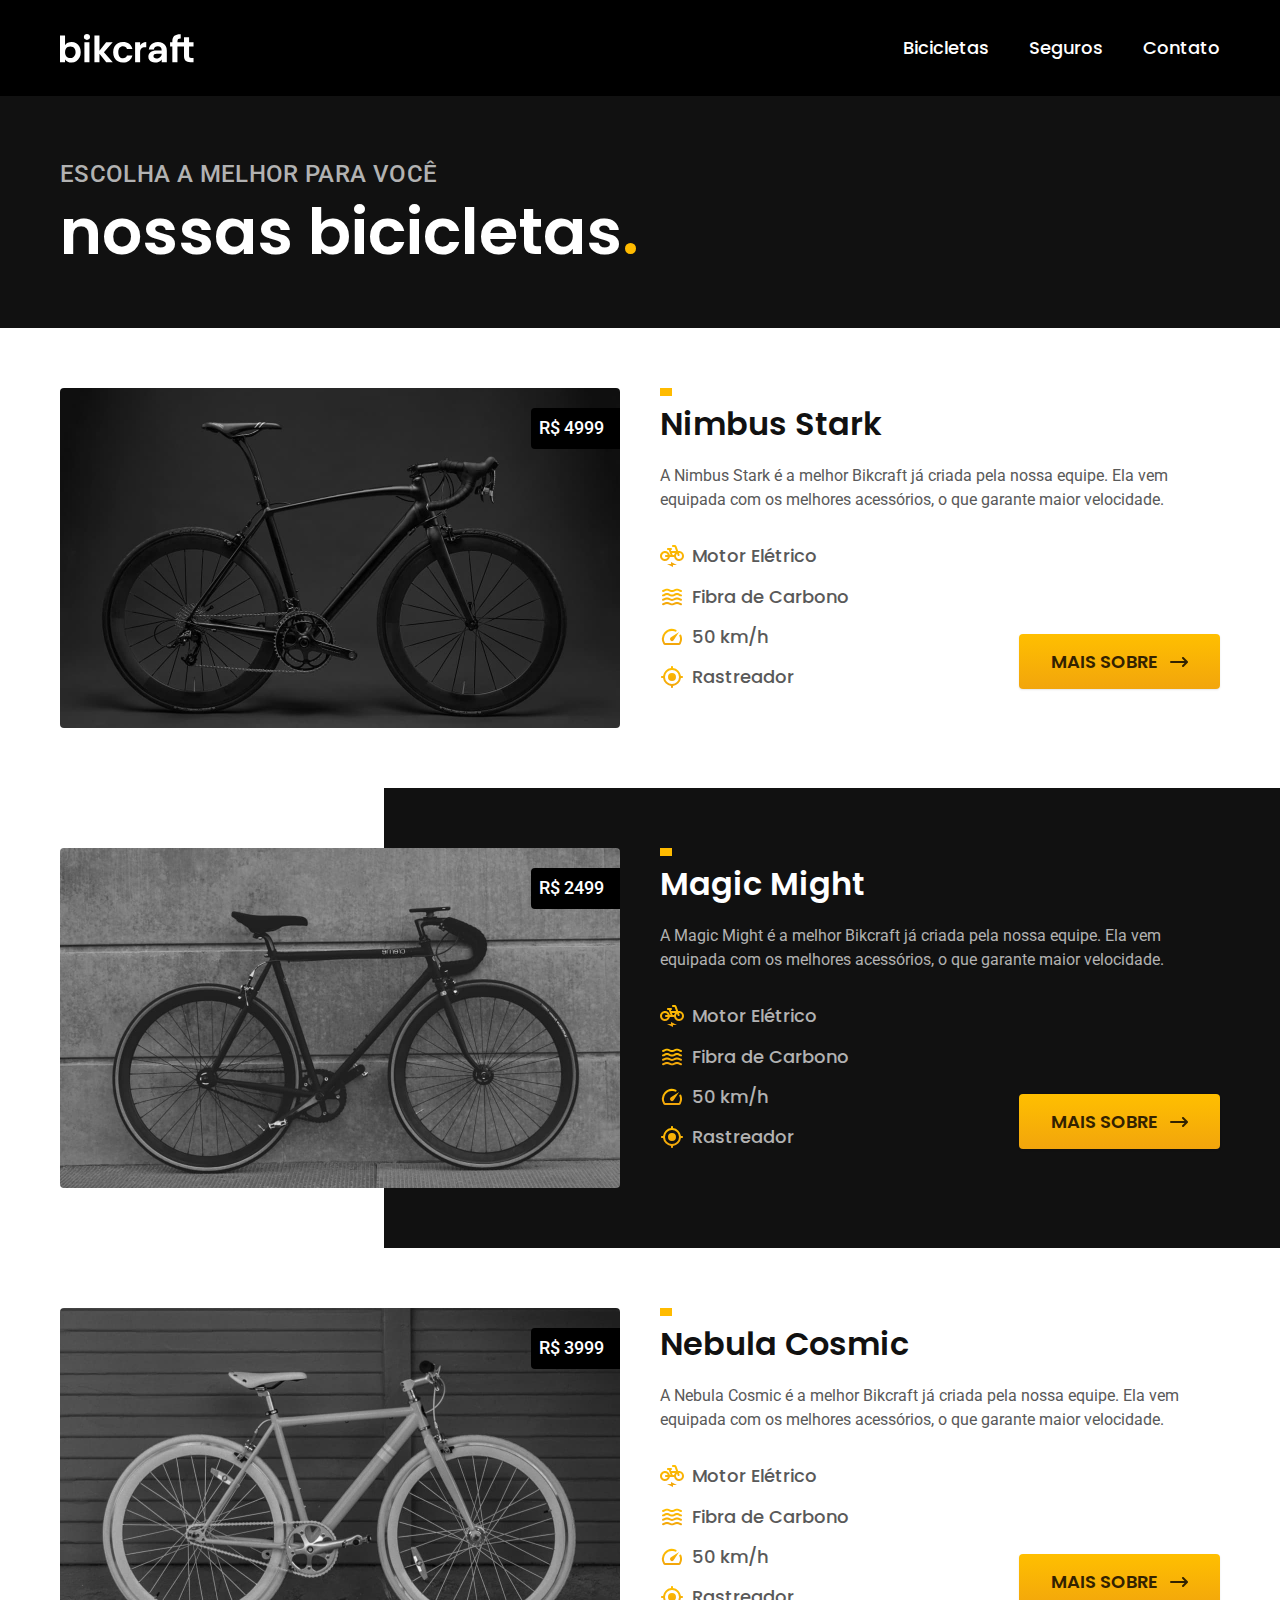
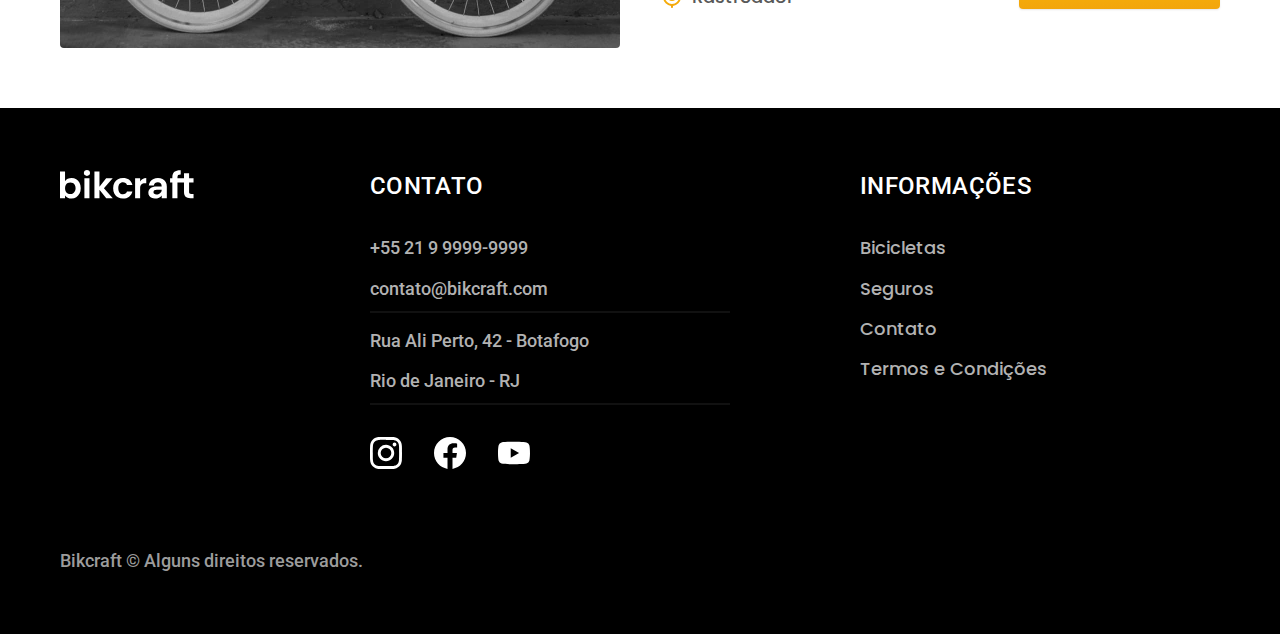
==== bicicletas.html @ 5b83a020 "adicionar-parte-bicicletas" ====
<!DOCTYPE html>
<html lang="pt-br">

<head>
  <meta charset="UTF-8">
  <meta name="viewport" content="width=device-width, initial-scale=1.0">
  <meta name="description" content="Termos e condições.">
  <title>Bicicletas | Bikcraft</title>
  <link rel="stylesheet" href="./css/style.css">
  <link rel="preconnect" href="https://fonts.googleapis.com">
  <link rel="preconnect" href="https://fonts.gstatic.com" crossorigin>
  <link href="https://fonts.googleapis.com/css2?family=Merriweather:ital,wght@1,900&family=Poppins:wght@500;600&family=Roboto:wght@400;500&display=swap" rel="stylesheet">
</head>

<body id="bicicletas">
  <header class="header-bg">
    <div class="container header">
      <a href="./"><img src="./img/bikcraft.svg" alt="bikcraft"></a>
      <nav aria-label="primaria">
        <ul class="header-menu font-1-m cor-0">
          <li><a href=".bicicletas.html">Bicicletas</a></li>
          <li><a href="./seguros.html">Seguros</a></li>
          <li><a href="./contato.html">Contato</a></li>
        </ul>
      </nav>
    </div>
  </header>

  <main>
    <div class="titulo-bg">
      <div class="titulo container">
        <p class="font-2-l-b cor-5">Escolha a melhor para você</p>
        <h1 class="font-1-xxl cor-0">nossas bicicletas<span class="cor-p1">.</span></h1>
      </div>
    </div>

    <div class="bicicletas container">
      <div class="bicicletas-imagem">
        <img src="./img/bicicletas/nimbus.jpg" alt="Bicicleta preta">
        <span class="font-2-m cor-0">R$ 4999</span>
      </div>
      <div class="bicicletas-conteudo">
        <h2 class="font-1-xl">Nimbus Stark</h2>
        <p class="font-2-s cor-8">A Nimbus Stark é a melhor Bikcraft já criada pela nossa equipe. Ela vem equipada com os melhores acessórios, o que garante maior velocidade.</p>
        <ul class="font-1-m cor-8">
          <li><img src="./img/icones/eletrica.svg" alt="">
            Motor Elétrico
          </li>
          <li><img src="./img/icones/carbono.svg" alt="">
            Fibra de Carbono
          </li>
          <li><img src="./img/icones/velocidade.svg" alt="">
            50 km/h
          </li>
          <li><img src="./img/icones/rastreador.svg" alt="">
            Rastreador
          </li>
        </ul>
        <a class="botao seta" href="./bicicletas/nimbus.html">Mais Sobre</a>
      </div>
    </div>

    <div class="bicicletas-bg">
      <div class="bicicletas container">
        <div class="bicicletas-imagem">
          <img src="./img/bicicletas/magic.jpg" alt="Bicicleta preta">
          <span class="font-2-m cor-0">R$ 2499</span>
        </div>
        <div class="bicicletas-conteudo">
          <h2 class="font-1-xl cor-0">Magic Might</h2>
          <p class="font-2-s cor-5">A Magic Might é a melhor Bikcraft já criada pela nossa equipe. Ela vem equipada com os melhores acessórios, o que garante maior velocidade.</p>
          <ul class="font-1-m cor-5">
            <li><img src="./img/icones/eletrica.svg" alt="">
              Motor Elétrico
            </li>
            <li><img src="./img/icones/carbono.svg" alt="">
              Fibra de Carbono
            </li>
            <li><img src="./img/icones/velocidade.svg" alt="">
              50 km/h
            </li>
            <li><img src="./img/icones/rastreador.svg" alt="">
              Rastreador
            </li>
          </ul>
          <a class="botao seta" href="./bicicletas/magic.html">Mais Sobre</a>
        </div>
      </div>
    </div>

    <div class="bicicletas container">
      <div class="bicicletas-imagem">
        <img src="./img/bicicletas/nebula.jpg" alt="Bicicleta preta">
        <span class="font-2-m cor-0">R$ 3999</span>
      </div>
      <div class="bicicletas-conteudo">
        <h2 class="font-1-xl">Nebula Cosmic</h2>
        <p class="font-2-s cor-8">A Nebula Cosmic é a melhor Bikcraft já criada pela nossa equipe. Ela vem equipada com os melhores acessórios, o que garante maior velocidade.</p>
        <ul class="font-1-m cor-8">
          <li><img src="./img/icones/eletrica.svg" alt="">
            Motor Elétrico
          </li>
          <li><img src="./img/icones/carbono.svg" alt="">
            Fibra de Carbono
          </li>
          <li><img src="./img/icones/velocidade.svg" alt="">
            50 km/h
          </li>
          <li><img src="./img/icones/rastreador.svg" alt="">
            Rastreador
          </li>
        </ul>
        <a class="botao seta" href="./bicicletas/nebula.html">Mais Sobre</a>
      </div>
    </div>
  </main>

  <footer class="footer-bg">
    <div class="footer container">
      <img src="./img/bikcraft.svg" alt="Bikcraft">
      <div class="footer-contato">
        <h3 class="font-2-l-b cor-0">Contato</h3>
        <ul class="font-2-m cor-5">
          <li><a href="tel:+5521999999999">+55 21 9 9999-9999</a></li>
          <li><a href="mailto:contato@bikcraft.com"> contato@bikcraft.com</a></li>
          <li>Rua Ali Perto, 42 - Botafogo</li>
          <li>Rio de Janeiro - RJ</li>
        </ul>
        <div class="footer-redes">
          <a href="#">
            <img src="./img/redes/instagram.svg" alt="Instagram">
          </a>
          <a href="#">
            <img src="./img/redes/facebook.svg" alt="Facebook">
          </a>
          <a href="#">
            <img src="./img/redes/youtube.svg" alt="Youtube">
          </a>
        </div>
      </div>
      <div class="footer-informacoes">
        <h3 class="font-2-l-b cor-0">Informações</h3>
        <nav aria-label="secundaria">
          <ul class="font-1-m cor-5">
            <li><a href=".bicicletas.html">Bicicletas</a></li>
            <li><a href="./seguros.html">Seguros</a></li>
            <li><a href="./contato.html">Contato</a></li>
            <li><a href="./termos.html">Termos e Condições</a></li>
          </ul>
        </nav>
      </div>
      <p class="footer-copy font-2-m cor-6">Bikcraft © Alguns direitos reservados.</p>
    </div>
  </footer>
</body>

</html>
---- css/style.css ----
@import "./global/global.css";
@import "./utilidades/tipografia.css";
@import "./utilidades/cores.css";

/* Utilidades */
@import "./utilidades/componentes.css";

/* Header */
@import "./global/header.css";

/* Footer */
@import "./global/footer.css";

/* Home */
@import "./home/introducao.css";
@import "./home/tecnologia.css";
@import "./home/parceiros.css";
@import "./home/depoimento.css";

/* Bicicletas */
@import "./bicicletas/bicicletas-lista.css";
@import "./bicicletas/bicicletas.css";

/* Seguros */
@import "./seguros/seguros.css";

/* Termos */
@import "./termos/termos.css";
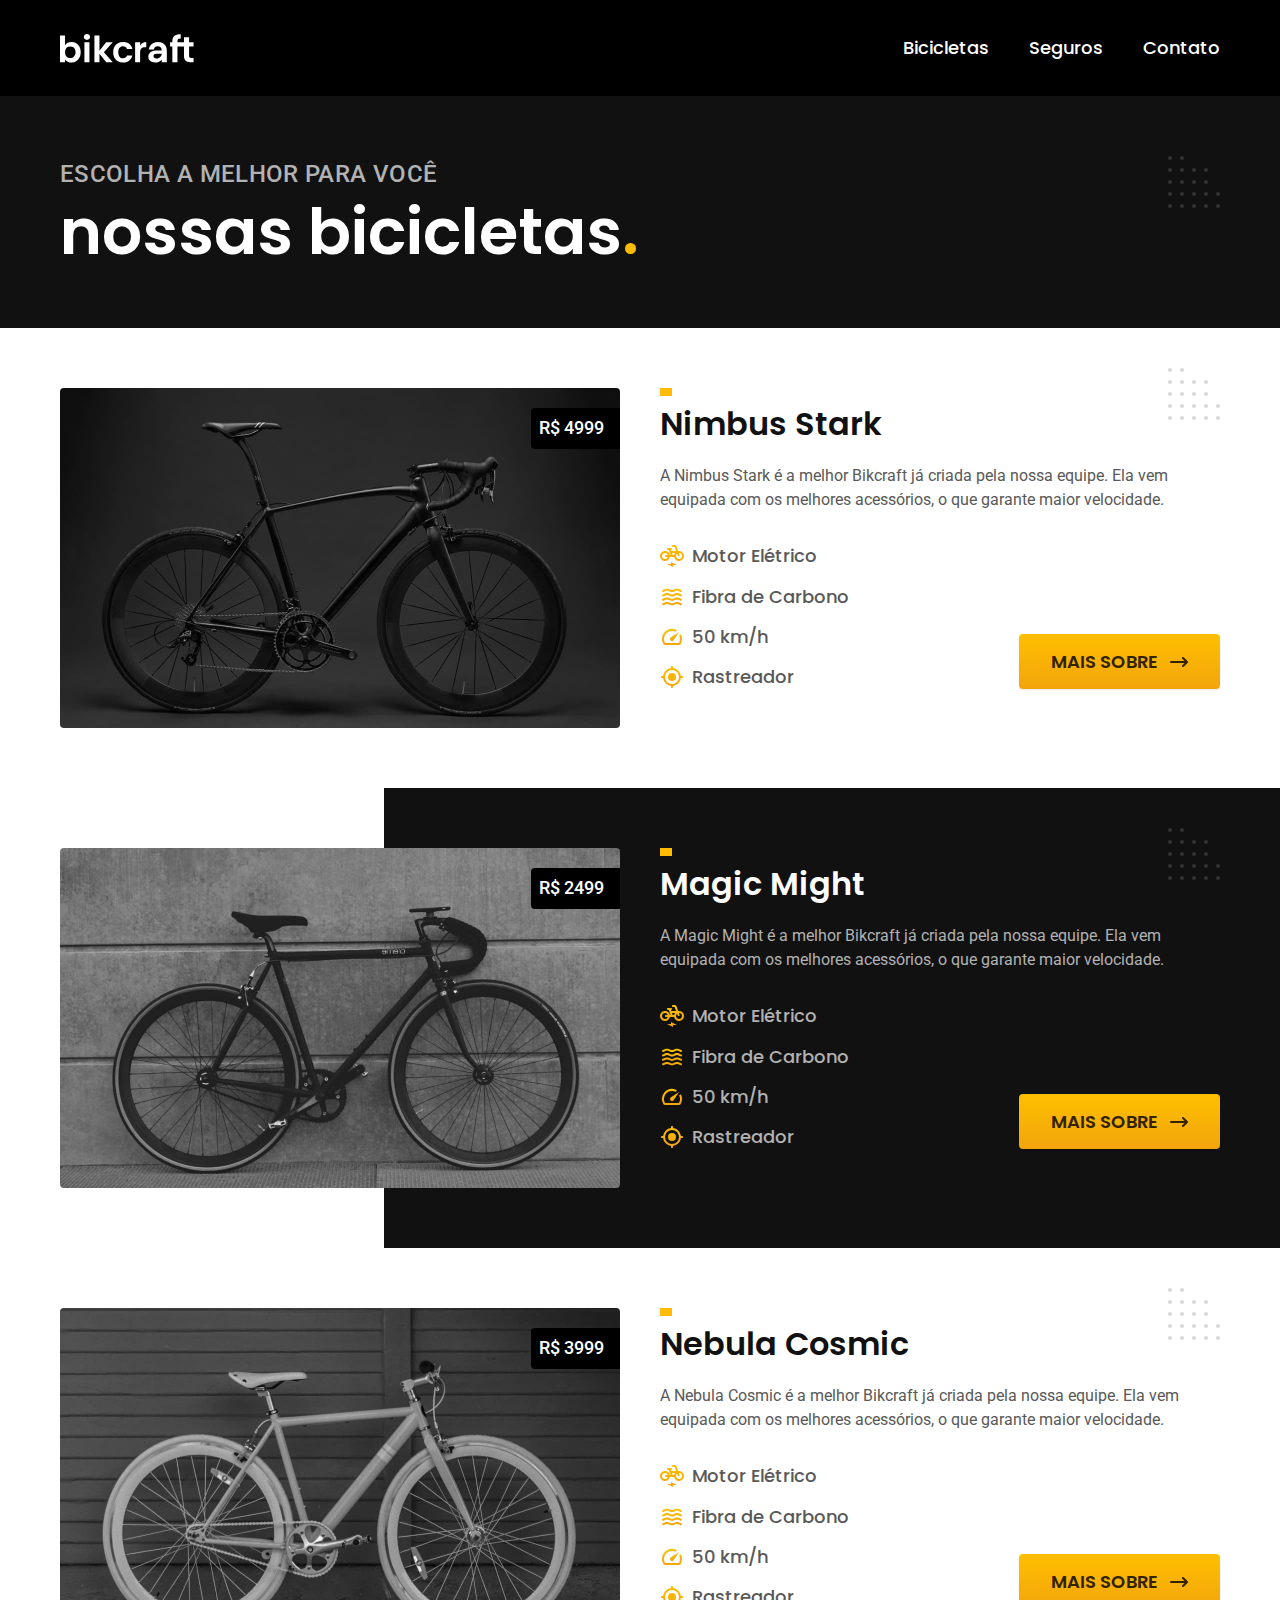
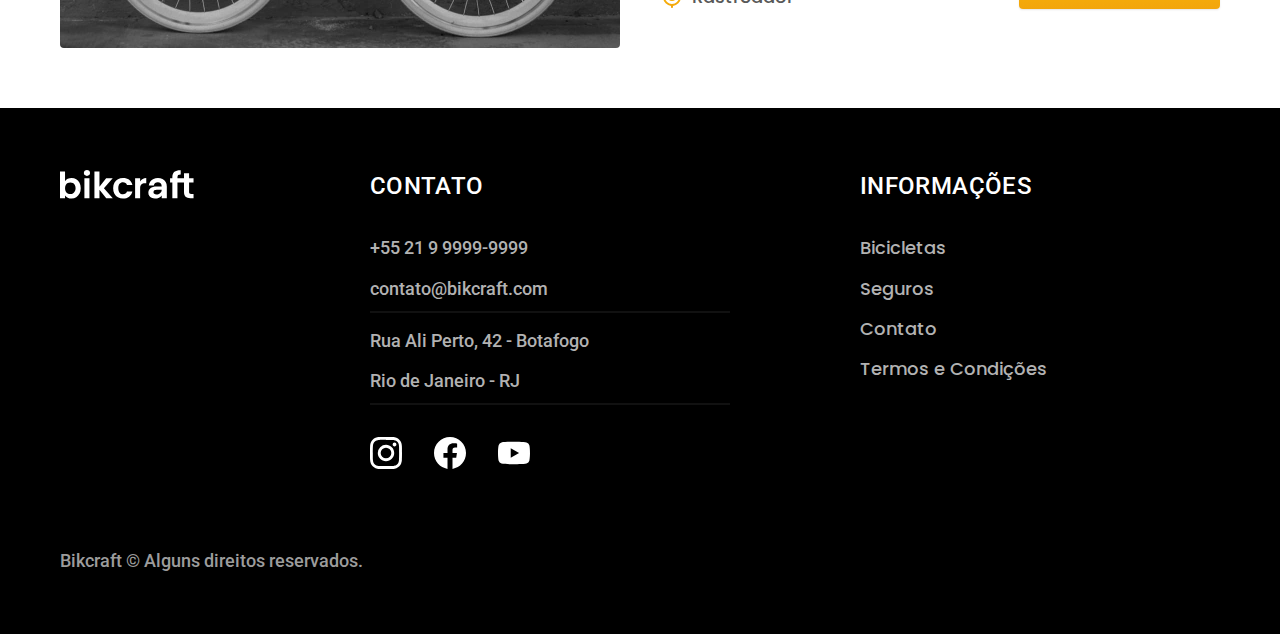
==== commit a5bb594c: "adicionar-otimizacao" ====
--- a/bicicletas.html
+++ b/bicicletas.html
@@ -6,6 +6,7 @@
   <meta name="viewport" content="width=device-width, initial-scale=1.0">
   <meta name="description" content="Termos e condições.">
   <title>Bicicletas | Bikcraft</title>
+  <link rel="preload" href="./css/style.css" as="style">
   <link rel="stylesheet" href="./css/style.css">
   <link rel="preconnect" href="https://fonts.googleapis.com">
   <link rel="preconnect" href="https://fonts.gstatic.com" crossorigin>
@@ -15,10 +16,10 @@
 <body id="bicicletas">
   <header class="header-bg">
     <div class="container header">
-      <a href="./"><img src="./img/bikcraft.svg" alt="bikcraft"></a>
+      <a href="./"><img src="./img/bikcraft.svg" width="136" height="32" alt="bikcraft"></a>
       <nav aria-label="primaria">
         <ul class="header-menu font-1-m cor-0">
-          <li><a href=".bicicletas.html">Bicicletas</a></li>
+          <li><a href="./bicicletas.html">Bicicletas</a></li>
           <li><a href="./seguros.html">Seguros</a></li>
           <li><a href="./contato.html">Contato</a></li>
         </ul>
@@ -36,23 +37,23 @@
 
     <div class="bicicletas container">
       <div class="bicicletas-imagem">
-        <img src="./img/bicicletas/nimbus.jpg" alt="Bicicleta preta">
+        <img src="./img/bicicletas/nimbus.jpg" width="1120" height="680" alt="Bicicleta preta">
         <span class="font-2-m cor-0">R$ 4999</span>
       </div>
       <div class="bicicletas-conteudo">
         <h2 class="font-1-xl">Nimbus Stark</h2>
         <p class="font-2-s cor-8">A Nimbus Stark é a melhor Bikcraft já criada pela nossa equipe. Ela vem equipada com os melhores acessórios, o que garante maior velocidade.</p>
         <ul class="font-1-m cor-8">
-          <li><img src="./img/icones/eletrica.svg" alt="">
+          <li><img src="./img/icones/eletrica.svg" width="24" height="24" alt="">
             Motor Elétrico
           </li>
-          <li><img src="./img/icones/carbono.svg" alt="">
+          <li><img src="./img/icones/carbono.svg" width="24" height="24" alt="">
             Fibra de Carbono
           </li>
-          <li><img src="./img/icones/velocidade.svg" alt="">
+          <li><img src="./img/icones/velocidade.svg" width="24" height="24" alt="">
             50 km/h
           </li>
-          <li><img src="./img/icones/rastreador.svg" alt="">
+          <li><img src="./img/icones/rastreador.svg" width="24" height="24" alt="">
             Rastreador
           </li>
         </ul>
@@ -63,23 +64,23 @@
     <div class="bicicletas-bg">
       <div class="bicicletas container">
         <div class="bicicletas-imagem">
-          <img src="./img/bicicletas/magic.jpg" alt="Bicicleta preta">
+          <img src="./img/bicicletas/magic.jpg" width="1120" height="680" alt="Bicicleta preta">
           <span class="font-2-m cor-0">R$ 2499</span>
         </div>
         <div class="bicicletas-conteudo">
           <h2 class="font-1-xl cor-0">Magic Might</h2>
           <p class="font-2-s cor-5">A Magic Might é a melhor Bikcraft já criada pela nossa equipe. Ela vem equipada com os melhores acessórios, o que garante maior velocidade.</p>
           <ul class="font-1-m cor-5">
-            <li><img src="./img/icones/eletrica.svg" alt="">
+            <li><img src="./img/icones/eletrica.svg" width="24" height="24" alt="">
               Motor Elétrico
             </li>
-            <li><img src="./img/icones/carbono.svg" alt="">
+            <li><img src="./img/icones/carbono.svg" width="24" height="24" alt="">
               Fibra de Carbono
             </li>
-            <li><img src="./img/icones/velocidade.svg" alt="">
+            <li><img src="./img/icones/velocidade.svg" width="24" height="24" alt="">
               50 km/h
             </li>
-            <li><img src="./img/icones/rastreador.svg" alt="">
+            <li><img src="./img/icones/rastreador.svg" width="24" height="24" alt="">
               Rastreador
             </li>
           </ul>
@@ -90,23 +91,23 @@
 
     <div class="bicicletas container">
       <div class="bicicletas-imagem">
-        <img src="./img/bicicletas/nebula.jpg" alt="Bicicleta preta">
+        <img src="./img/bicicletas/nebula.jpg" width="1120" height="680" alt="Bicicleta preta">
         <span class="font-2-m cor-0">R$ 3999</span>
       </div>
       <div class="bicicletas-conteudo">
         <h2 class="font-1-xl">Nebula Cosmic</h2>
         <p class="font-2-s cor-8">A Nebula Cosmic é a melhor Bikcraft já criada pela nossa equipe. Ela vem equipada com os melhores acessórios, o que garante maior velocidade.</p>
         <ul class="font-1-m cor-8">
-          <li><img src="./img/icones/eletrica.svg" alt="">
+          <li><img src="./img/icones/eletrica.svg" width="24" height="24" alt="">
             Motor Elétrico
           </li>
-          <li><img src="./img/icones/carbono.svg" alt="">
+          <li><img src="./img/icones/carbono.svg" width="24" height="24" alt="">
             Fibra de Carbono
           </li>
-          <li><img src="./img/icones/velocidade.svg" alt="">
+          <li><img src="./img/icones/velocidade.svg" width="24" height="24" alt="">
             50 km/h
           </li>
-          <li><img src="./img/icones/rastreador.svg" alt="">
+          <li><img src="./img/icones/rastreador.svg" width="24" height="24" alt="">
             Rastreador
           </li>
         </ul>
@@ -117,7 +118,7 @@
 
   <footer class="footer-bg">
     <div class="footer container">
-      <img src="./img/bikcraft.svg" alt="Bikcraft">
+      <img src="./img/bikcraft.svg" width="136" height="32" alt="Bikcraft">
       <div class="footer-contato">
         <h3 class="font-2-l-b cor-0">Contato</h3>
         <ul class="font-2-m cor-5">
@@ -128,13 +129,13 @@
         </ul>
         <div class="footer-redes">
           <a href="#">
-            <img src="./img/redes/instagram.svg" alt="Instagram">
+            <img src="./img/redes/instagram.svg" width="32" height="32" alt="Instagram">
           </a>
           <a href="#">
-            <img src="./img/redes/facebook.svg" alt="Facebook">
+            <img src="./img/redes/facebook.svg" width="32" height="32" alt="Facebook">
           </a>
           <a href="#">
-            <img src="./img/redes/youtube.svg" alt="Youtube">
+            <img src="./img/redes/youtube.svg" width="32" height="32" alt="Youtube">
           </a>
         </div>
       </div>
--- a/css/style.css
+++ b/css/style.css
@@ -4,6 +4,7 @@
 
 /* Utilidades */
 @import "./utilidades/componentes.css";
+@import "./utilidades/formulario.css";
 
 /* Header */
 @import "./global/header.css";
@@ -21,8 +22,21 @@
 @import "./bicicletas/bicicletas-lista.css";
 @import "./bicicletas/bicicletas.css";
 
+/* Bicicleta */
+@import "./bicicleta/bicicleta.css";
+@import "./bicicleta/seguro.css";
+
 /* Seguros */
 @import "./seguros/seguros.css";
+@import "./seguros/vantagens.css";
+@import "./seguros/perguntas.css";
+
+/* Contato */
+@import "./contato/contato.css";
+@import "./contato/lojas.css";
+
+/* Orcamento */
+@import "./orcamento/orcamento.css";
 
 /* Termos */
 @import "./termos/termos.css";
--- a/css/style.css
+++ b/css/style.css
@@ -4,6 +4,7 @@
 
 /* Utilidades */
 @import "./utilidades/componentes.css";
+@import "./utilidades/formulario.css";
 
 /* Header */
 @import "./global/header.css";
@@ -21,8 +22,21 @@
 @import "./bicicletas/bicicletas-lista.css";
 @import "./bicicletas/bicicletas.css";
 
+/* Bicicleta */
+@import "./bicicleta/bicicleta.css";
+@import "./bicicleta/seguro.css";
+
 /* Seguros */
 @import "./seguros/seguros.css";
+@import "./seguros/vantagens.css";
+@import "./seguros/perguntas.css";
+
+/* Contato */
+@import "./contato/contato.css";
+@import "./contato/lojas.css";
+
+/* Orcamento */
+@import "./orcamento/orcamento.css";
 
 /* Termos */
 @import "./termos/termos.css";
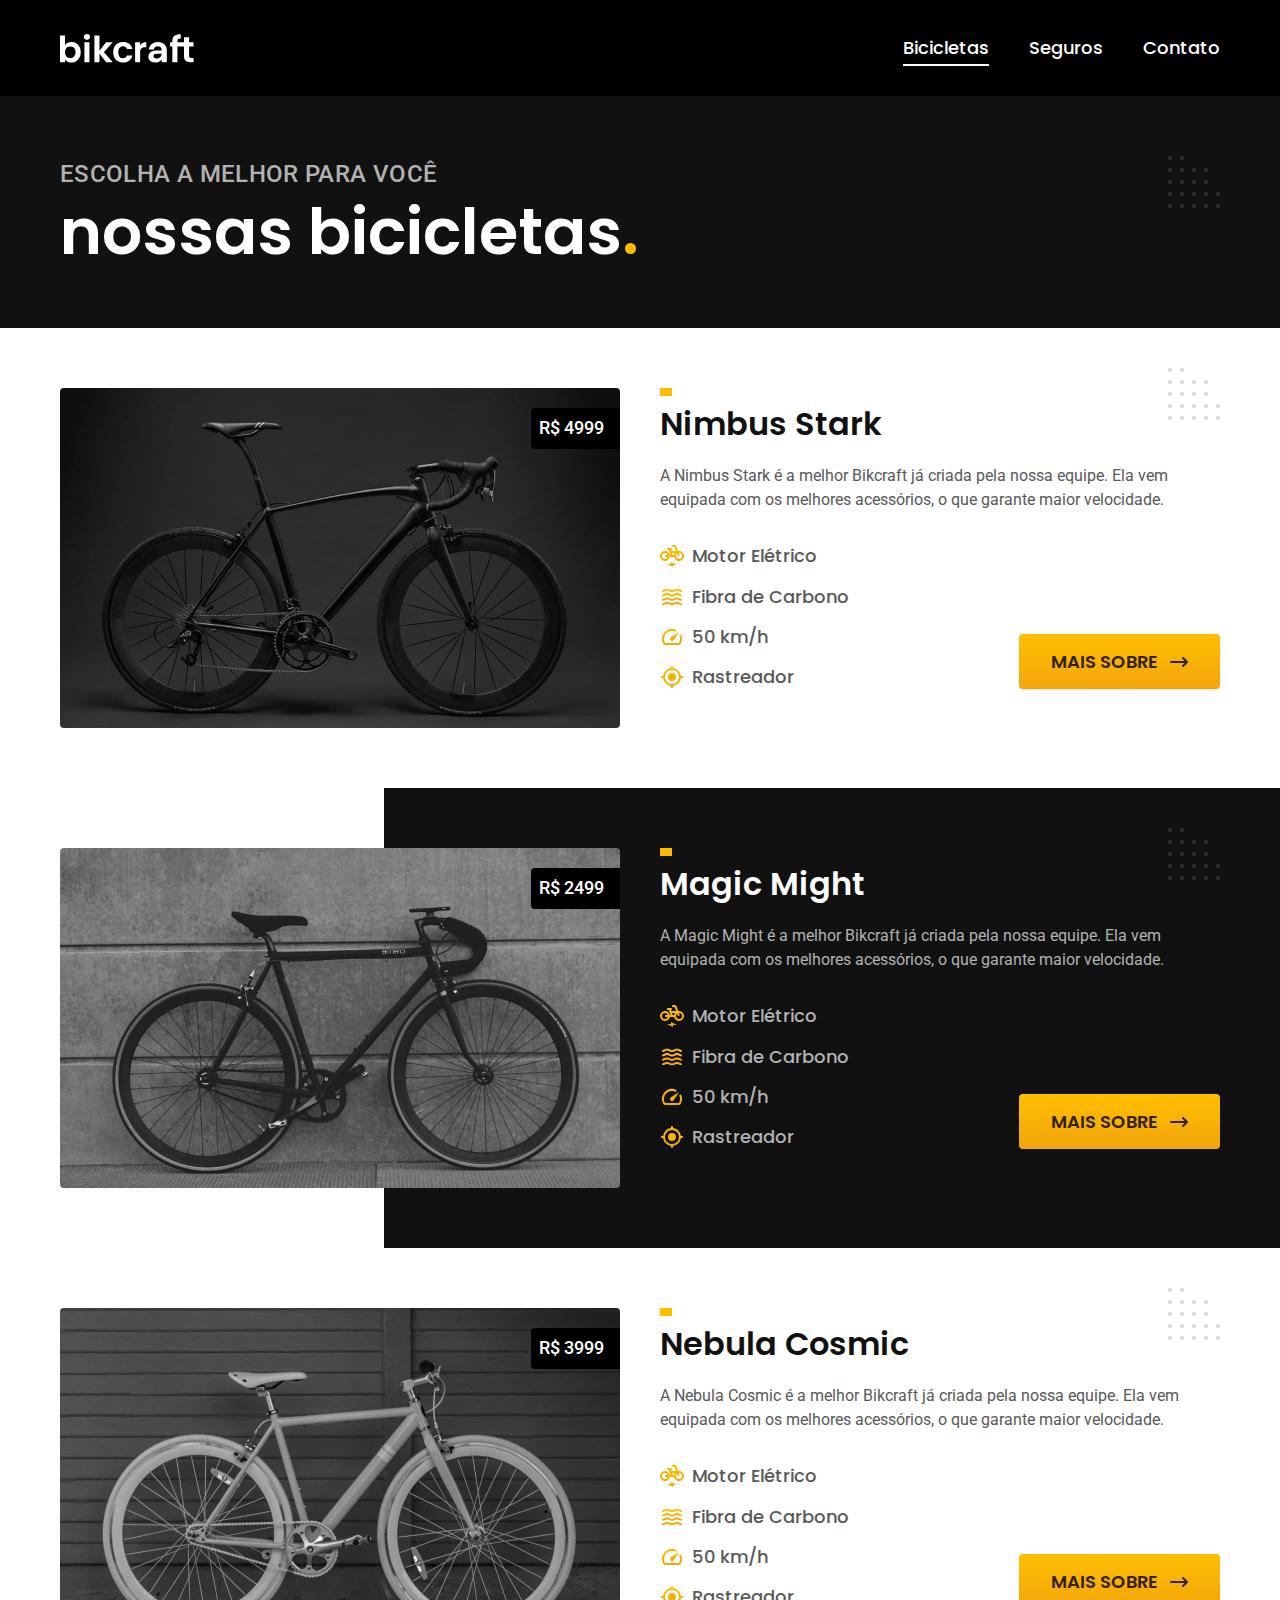
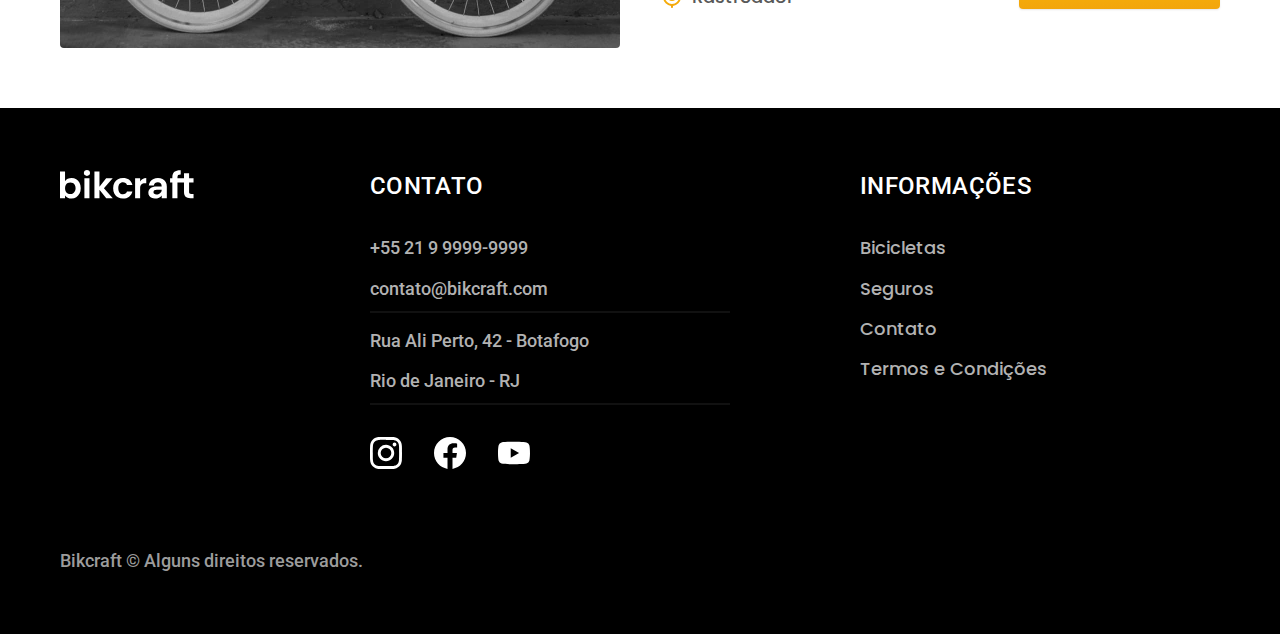
==== commit 3c0f4502: "adicionar-menu-ativo" ====
--- a/bicicletas.html
+++ b/bicicletas.html
@@ -153,6 +153,7 @@
       <p class="footer-copy font-2-m cor-6">Bikcraft © Alguns direitos reservados.</p>
     </div>
   </footer>
+  <script src="./js/script.js"></script>
 </body>
 
 </html>